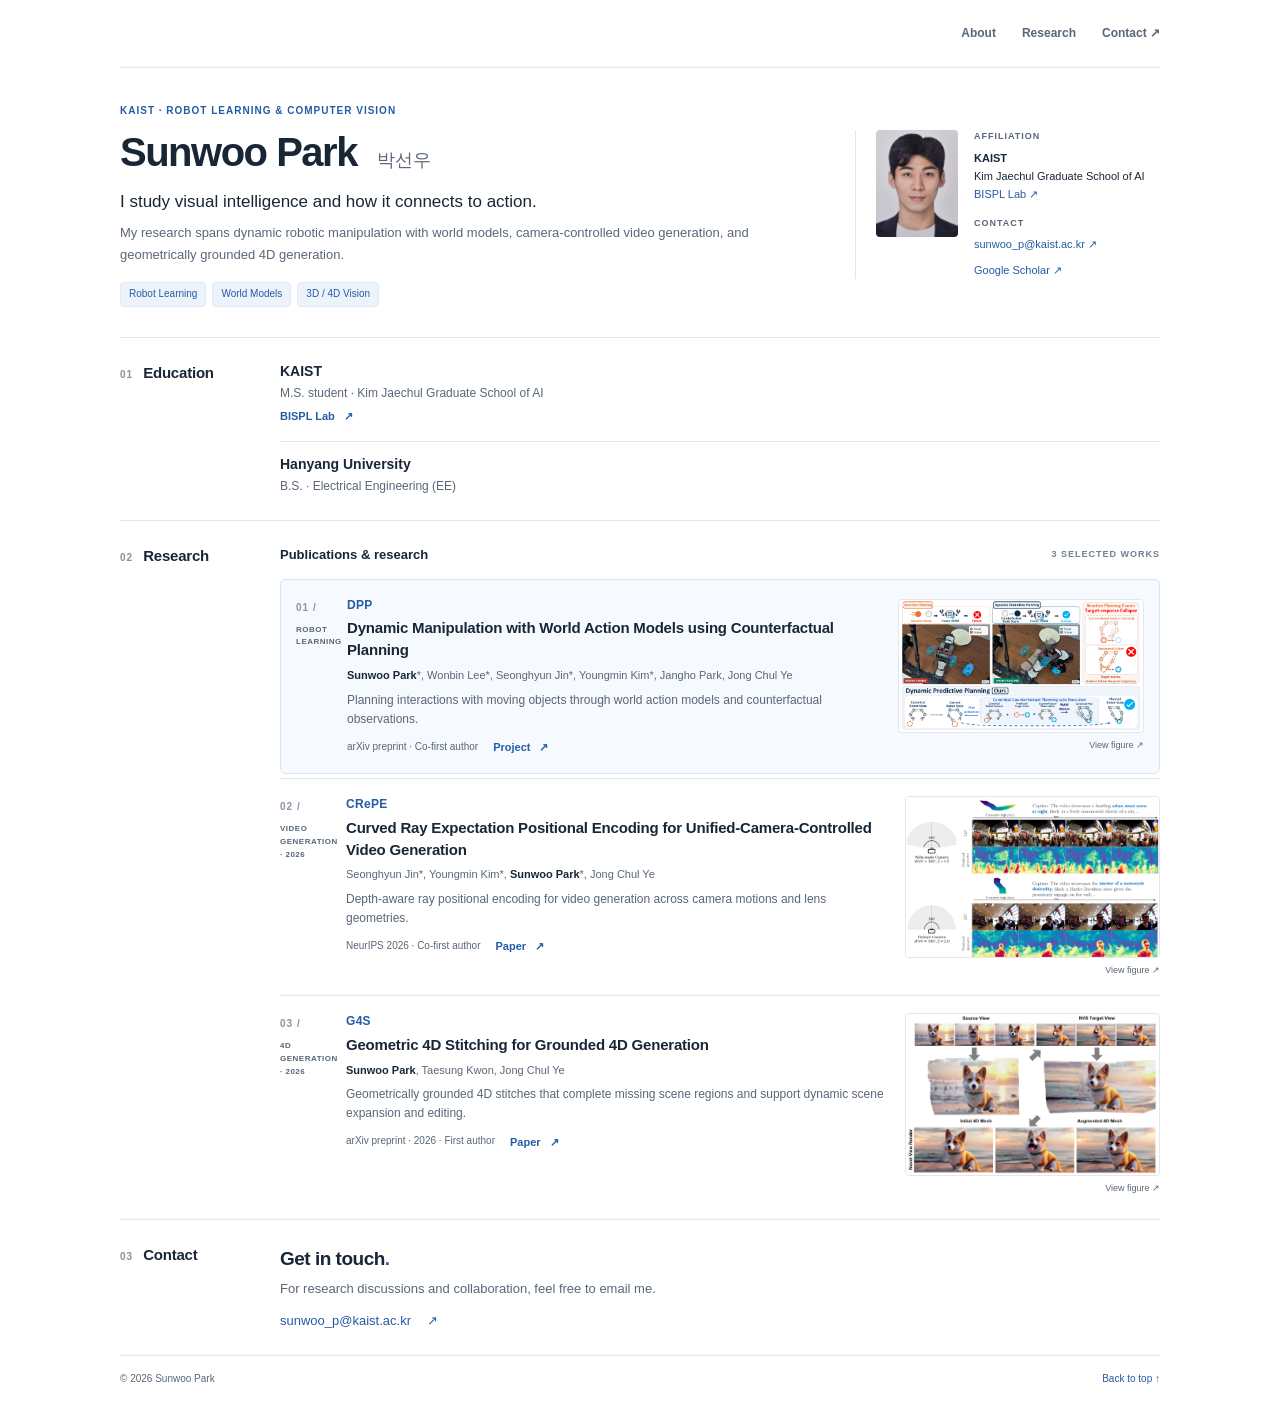
==== index.html @ 21aaa9bf "Create Sunwoo Park personal CV website" ====
<!doctype html>
<html lang="en">
<head>
  <meta charset="utf-8">
  <meta name="viewport" content="width=device-width, initial-scale=1">
  <meta name="description" content="Sunwoo Park at KAIST. Research in robot learning, world models, and 3D/4D vision. DPP, CRePE, and G4S.">
  <meta name="theme-color" content="#ffffff">
  <title>Sunwoo Park | KAIST</title>
  <link rel="stylesheet" href="style.css">
</head>
<body>
  <a class="skip" href="#main">Skip to content</a>
  <div class="page">
    <header class="header">
      <nav aria-label="Main navigation">
        <a href="#about">About</a>
        <a href="#research">Research</a>
        <a href="#contact">Contact <span aria-hidden="true">↗</span></a>
      </nav>
    </header>

    <main id="main">
      <section class="profile" id="about" aria-labelledby="name">
        <div class="profile-main" id="top">
          <p class="eyebrow">KAIST · ROBOT LEARNING &amp; COMPUTER VISION</p>
          <h1 id="name">Sunwoo Park <span class="native-name" lang="ko">박선우</span></h1>
          <p class="intro">I study visual intelligence and how it connects to action.</p>
          <p class="body-copy">My research spans dynamic robotic manipulation with world models, camera-controlled video generation, and geometrically grounded 4D generation.</p>
          <ul class="interests" aria-label="Research interests">
            <li>Robot Learning</li><li>World Models</li><li>3D / 4D Vision</li>
          </ul>
        </div>
        <aside class="profile-aside" aria-label="Portrait, affiliation and contact">
          <a class="portrait-link" href="https://scholar.google.com/citations?user=B1oel0kAAAAJ" aria-label="Sunwoo Park on Google Scholar">
            <img class="portrait" src="assets/sunwoo-park.jpg" alt="Sunwoo Park" width="196" height="256">
          </a>
          <div class="profile-details">
          <p class="detail-label">AFFILIATION</p>
          <p><strong>KAIST</strong><br>Kim Jaechul Graduate School of AI<br><a href="https://bispl-website.github.io/">BISPL Lab ↗</a></p>
          <p class="detail-label">CONTACT</p>
          <a href="mailto:sunwoo_p@kaist.ac.kr">sunwoo_p@kaist.ac.kr ↗</a>
          <a class="scholar-link" href="https://scholar.google.com/citations?user=B1oel0kAAAAJ">Google Scholar ↗</a>
          </div>
        </aside>
      </section>

      <section class="section education" id="education" aria-labelledby="education-title">
        <div class="section-label"><span class="index">01</span><h2 id="education-title">Education</h2></div>
        <div class="section-body">
          <div class="education-entry">
            <h3>KAIST</h3>
            <p>M.S. student · Kim Jaechul Graduate School of AI</p>
            <a class="text-link" href="https://bispl-website.github.io/">BISPL Lab <span aria-hidden="true">↗</span></a>
          </div>
          <div class="education-entry">
            <h3>Hanyang University</h3>
            <p>B.S. · Electrical Engineering (EE)</p>
          </div>
        </div>
      </section>

      <section class="section research" id="research" aria-labelledby="research-title">
        <div class="section-label"><span class="index">02</span><h2 id="research-title">Research</h2></div>
        <div class="section-body">
          <p class="section-caption">Publications &amp; research <span>3 SELECTED WORKS</span></p>
          <article class="project featured" aria-labelledby="dpp-title">
            <div class="project-top"><span class="project-number">01 /</span><span class="project-category">ROBOT LEARNING</span></div>
            <h3 id="dpp-title">DPP</h3>
            <p class="project-subtitle" lang="en">Dynamic Manipulation with World Action Models using Counterfactual Planning</p>
            <p class="authors"> <strong>Sunwoo Park</strong>*, Wonbin Lee*, Seonghyun Jin*, Youngmin Kim*, Jangho Park, Jong Chul Ye</p>
            <p class="project-description">Planning interactions with moving objects through world action models and counterfactual observations.</p>
            <div class="project-footer"><span class="contribution">arXiv preprint · Co-first author</span><a class="text-link" href="https://methoder00.github.io/DPP/">Project <span aria-hidden="true">↗</span></a></div>
            <a class="project-figure" href="assets/dpp-figure.jpg" target="_blank" rel="noopener" aria-label="Open DPP main figure at full size (new tab)">
              <img src="assets/dpp-figure.jpg" alt="Reactive and predictive robot planning compared with the DPP pipeline." width="3200" height="1734" loading="lazy">
              <span>View figure ↗</span>
            </a>
          </article>
          <article class="project publication" aria-labelledby="crepe-title">
            <div class="project-top"><span class="project-number">02 /</span><span class="project-category">VIDEO GENERATION · 2026</span></div>
            <h3 id="crepe-title">CRePE</h3>
            <p class="project-subtitle" lang="en">Curved Ray Expectation Positional Encoding for Unified-Camera-Controlled Video Generation</p>
            <p class="authors" lang="en">Seonghyun Jin*, Youngmin Kim*, <strong>Sunwoo Park</strong>*, Jong Chul Ye</p>
            <p class="project-description">Depth-aware ray positional encoding for video generation across camera motions and lens geometries.</p>
            <div class="project-footer"><span class="contribution">NeurIPS 2026 · Co-first author</span><a class="text-link" href="https://arxiv.org/abs/2605.12938" aria-label="Read CRePE on arXiv">Paper <span aria-hidden="true">↗</span></a></div>
            <a class="project-figure" href="assets/crepe-figure.png" target="_blank" rel="noopener" aria-label="Open CRePE main figure at full size (new tab)">
              <img src="assets/crepe-figure.png" alt="Wide-angle and fisheye video generation with predicted geometry." width="1279" height="809" loading="lazy">
              <span>View figure ↗</span>
            </a>
          </article>
          <article class="project publication" aria-labelledby="g4s-title">
            <div class="project-top"><span class="project-number">03 /</span><span class="project-category">4D GENERATION · 2026</span></div>
            <h3 id="g4s-title">G4S</h3>
            <p class="project-subtitle" lang="en">Geometric 4D Stitching for Grounded 4D Generation</p>
            <p class="authors" lang="en"><strong>Sunwoo Park</strong>, Taesung Kwon, Jong Chul Ye</p>
            <p class="project-description">Geometrically grounded 4D stitches that complete missing scene regions and support dynamic scene expansion and editing.</p>
            <div class="project-footer"><span class="contribution">arXiv preprint · 2026 · First author</span><a class="text-link" href="https://arxiv.org/abs/2605.09984" aria-label="Read G4S on arXiv">Paper <span aria-hidden="true">↗</span></a></div>
            <a class="project-figure" href="assets/g4s-figure.jpg" target="_blank" rel="noopener" aria-label="Open G4S main figure at full size (new tab)">
              <img src="assets/g4s-figure.jpg" alt="Geometric 4D stitching from source views to an augmented mesh and novel views." width="4656" height="2962" loading="lazy">
              <span>View figure ↗</span>
            </a>
          </article>
        </div>
      </section>

      <section class="section contact" id="contact" aria-labelledby="contact-title">
        <div class="section-label"><span class="index">03</span><h2 id="contact-title">Contact</h2></div>
        <div class="section-body">
          <p class="contact-heading">Get in touch<span class="dot">.</span></p>
          <p class="body-copy">For research discussions and collaboration, feel free to email me.</p>
          <a class="email" href="mailto:sunwoo_p@kaist.ac.kr">sunwoo_p@kaist.ac.kr <span aria-hidden="true">↗</span></a>
        </div>
      </section>
    </main>
    <footer><span>© 2026 Sunwoo Park</span><a href="#top">Back to top <span aria-hidden="true">↑</span></a></footer>
  </div>
</body>
</html>
---- style.css ----
:root{--ink:#182636;--muted:#596777;--accent:#245ca5;--line:#e1e7ed;--sans:Arial,"Noto Sans KR",sans-serif}
*{box-sizing:border-box}
html{scroll-behavior:smooth;scroll-padding-top:24px}
body{margin:0;background:#fff;color:var(--ink);font:14px/1.65 var(--sans);-webkit-font-smoothing:antialiased}
a{color:var(--accent);text-decoration:none}
a:hover{text-decoration:underline}
a:focus-visible{outline:2px solid var(--accent);outline-offset:4px}
.page{width:min(1040px,calc(100% - 64px));margin:auto}
.skip{position:fixed;top:-80px;left:20px;background:var(--ink);color:white;padding:8px 14px;z-index:10}.skip:focus{top:12px}
.header{height:68px;display:flex;align-items:center;justify-content:flex-end;border-bottom:1px solid var(--line)}
.dot{color:var(--accent)}
nav{display:flex;gap:26px;font-size:12px;font-weight:600}nav a{padding:10px 0;color:var(--muted)}
.profile{display:grid;grid-template-columns:minmax(0,1fr) 305px;gap:30px;padding:35px 0 30px;align-items:center}
.eyebrow,.detail-label,.index,.project-number,.project-category,.section-caption span{font:10px/1.5 var(--sans);letter-spacing:1px;font-weight:600}
.eyebrow{color:var(--accent);margin:0 0 10px}
h1{font-size:40px;letter-spacing:-1.5px;line-height:1.2;margin:0 0 13px;font-weight:700}
.native-name{font-size:18px;color:var(--muted);font-weight:400;letter-spacing:0;margin-left:10px;white-space:nowrap}
.intro{font-size:17px;margin:0 0 7px;line-height:1.5}
.body-copy{color:var(--muted);margin:0;line-height:1.75;font-size:13px}
.interests{display:flex;flex-wrap:wrap;gap:6px;list-style:none;padding:0;margin:15px 0 0}
.interests li{font-size:10px;color:var(--accent);background:#edf3fa;border:1px solid #e0e9f5;border-radius:4px;padding:3px 8px}
.profile-aside{display:flex;align-items:flex-start;gap:16px;border-left:1px solid var(--line);padding-left:20px}.portrait-link{flex:0 0 82px}.portrait{display:block;width:82px;height:auto;border-radius:4px}.profile-details{min-width:0;font-size:11px}.scholar-link{display:block;margin-top:8px}.profile-details p{margin:5px 0 14px}.profile-details .detail-label{color:var(--muted);font-size:9px;margin:0 0 4px}.profile-details a{overflow-wrap:anywhere}
.section{display:grid;grid-template-columns:135px minmax(0,1fr);gap:25px;border-top:1px solid var(--line);padding:23px 0}
.section-label{display:flex;align-items:baseline;gap:10px}.index{font-size:10px;color:#8794a2}
h2{font-size:15px;letter-spacing:-.2px;font-weight:600;margin:0}
.education-entry + .education-entry{margin-top:14px;padding-top:12px;border-top:1px solid var(--line)}
.education-entry h3{font-size:14px;line-height:1.5;margin:0 0 2px;font-weight:600}
.education-entry p{font-size:12px;color:var(--muted);margin:0}
.education-entry .text-link{margin-top:4px}
.section-caption{display:flex;justify-content:space-between;align-items:center;font-size:13px;font-weight:600;margin:0 0 13px}.section-caption span{color:#718094;font-size:9px}
.project{display:grid;grid-template-columns:50px minmax(0,1fr) 29%;column-gap:16px;border-top:1px solid var(--line);padding:17px 0}
.project-top{grid-column:1;grid-row:1 / span 5;display:flex;flex-direction:column;gap:9px;padding-top:3px}.project-number{color:#8694a4;font-size:10px}.project-category{font-size:8px;line-height:1.6;letter-spacing:.5px;color:var(--muted)}
.project h3{grid-column:2;font-size:12px;letter-spacing:.3px;line-height:1.4;color:var(--accent);font-weight:700;margin:0 0 4px}
.project-subtitle{grid-column:2;font-size:15px;line-height:1.45;font-weight:600;letter-spacing:-.2px;margin:0 0 6px}
.authors{grid-column:2;font-size:11px;line-height:1.6;color:var(--muted);margin:0 0 6px}.authors strong{color:var(--ink);font-weight:600}
.project-description{grid-column:2;font-size:12px;line-height:1.6;color:var(--muted);margin:0}
.project-footer{grid-column:2;display:flex;align-items:center;gap:15px;margin-top:9px;font-size:10px}.contribution{color:var(--muted)}
.text-link{display:inline-flex;align-items:center;gap:9px;font-size:11px;font-weight:600}
.featured{border:1px solid #dbe5f1;background:#f6f9fd;border-radius:5px;padding:17px 15px;margin:0 0 4px;grid-template-columns:35px minmax(0,1fr) 29%}
.project-figure{grid-column:3;grid-row:1 / span 6;align-self:center;display:block;min-width:0;color:var(--muted)}
.project-figure img{display:block;width:100%;height:auto;border:1px solid var(--line);border-radius:4px;background:white}
.project-figure span{display:block;margin-top:5px;font-size:9px;text-align:right}
.project-figure:hover img{border-color:var(--accent)}
.publication:last-child{padding-bottom:0}
.contact-heading{font-size:19px;letter-spacing:-.5px;margin:0 0 4px;font-weight:600}
.email{display:inline-flex;align-items:center;gap:16px;font-size:13px;margin-top:9px}
footer{display:flex;justify-content:space-between;border-top:1px solid var(--line);font-size:10px;color:var(--muted);padding:15px 0 22px}
@media(max-width:700px){.page{width:calc(100% - 36px)}.header{height:58px}nav{gap:19px}.profile{grid-template-columns:1fr;gap:18px;padding:25px 0}.profile-aside{border-left:0;border-top:1px solid var(--line);padding:16px 0 0;gap:18px;align-items:center}.profile-details p{margin:3px 0 9px}.profile-details a{font-size:11px}.portrait-link{flex-basis:86px}.portrait{width:86px}.eyebrow{font-size:8px}h1{font-size:33px}.native-name{font-size:16px}.intro{font-size:15px}.section{grid-template-columns:1fr;gap:12px;padding:20px 0}.section-caption{margin-bottom:10px;font-size:12px}.project{grid-template-columns:43px minmax(0,1fr);column-gap:12px}.featured{grid-template-columns:32px minmax(0,1fr);padding:14px 11px}.project-top{grid-column:1 / -1;grid-row:auto;flex-direction:row;justify-content:space-between;margin-bottom:8px;padding:0}.project>h3,.project-subtitle,.authors,.project-description,.project-footer{grid-column:1 / -1}.project-category{font-size:8px;letter-spacing:.3px}.project-subtitle{font-size:14px}.project-description{font-size:11px}.authors{font-size:10px}.contact .body-copy{font-size:12px}.project-figure{grid-column:1 / -1;grid-row:auto;margin-top:14px;width:100%;max-width:380px;justify-self:center}}
@media(prefers-reduced-motion:reduce){html{scroll-behavior:auto}}
@media print{.page{width:100%}.header,footer{display:none}.profile{padding-top:0}.project{break-inside:avoid}.section{padding:16px 0}a{color:var(--ink)}}
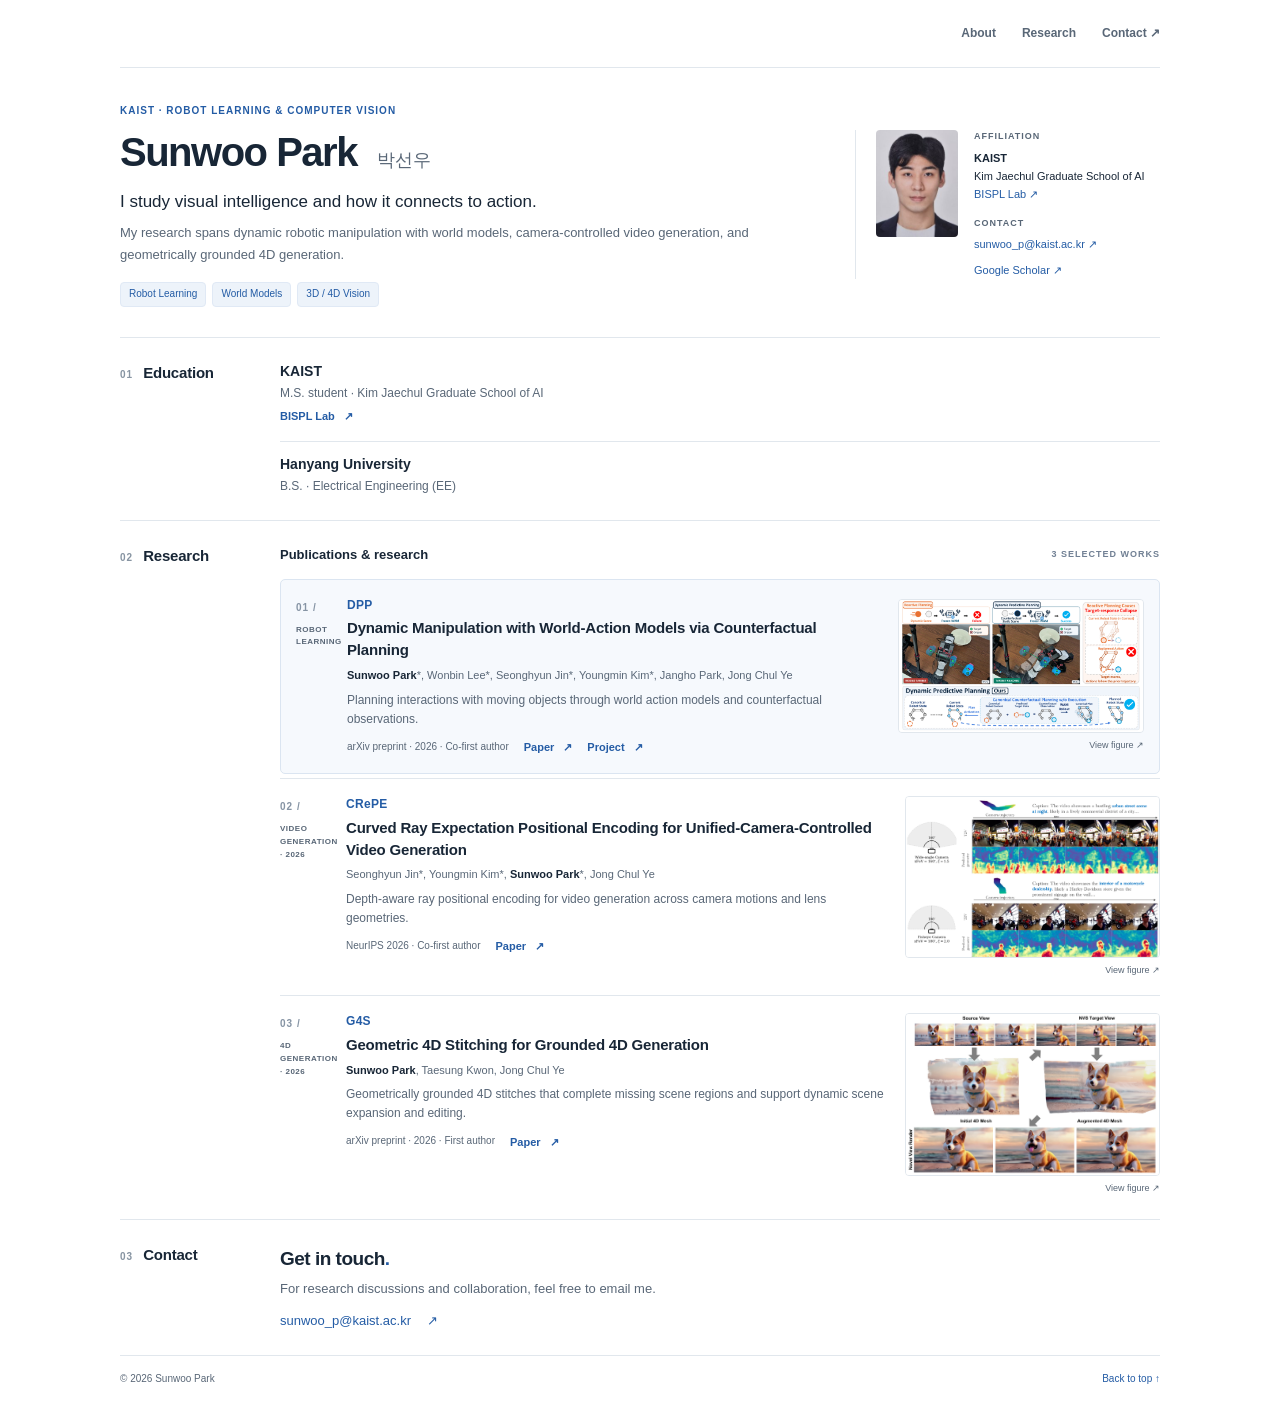
==== commit 88ba06d7: "Link published DPP arXiv preprint and update title" ====
--- a/index.html
+++ b/index.html
@@ -66,10 +66,10 @@
           <article class="project featured" aria-labelledby="dpp-title">
             <div class="project-top"><span class="project-number">01 /</span><span class="project-category">ROBOT LEARNING</span></div>
             <h3 id="dpp-title">DPP</h3>
-            <p class="project-subtitle" lang="en">Dynamic Manipulation with World Action Models using Counterfactual Planning</p>
+            <p class="project-subtitle" lang="en">Dynamic Manipulation with World-Action Models via Counterfactual Planning</p>
             <p class="authors"> <strong>Sunwoo Park</strong>*, Wonbin Lee*, Seonghyun Jin*, Youngmin Kim*, Jangho Park, Jong Chul Ye</p>
             <p class="project-description">Planning interactions with moving objects through world action models and counterfactual observations.</p>
-            <div class="project-footer"><span class="contribution">arXiv preprint · Co-first author</span><a class="text-link" href="https://methoder00.github.io/DPP/">Project <span aria-hidden="true">↗</span></a></div>
+            <div class="project-footer"><span class="contribution">arXiv preprint · 2026 · Co-first author</span><a class="text-link" href="https://arxiv.org/abs/2609.33172" aria-label="Read DPP on arXiv">Paper <span aria-hidden="true">↗</span></a><a class="text-link" href="https://methoder00.github.io/DPP/">Project <span aria-hidden="true">↗</span></a></div>
             <a class="project-figure" href="assets/dpp-figure.jpg" target="_blank" rel="noopener" aria-label="Open DPP main figure at full size (new tab)">
               <img src="assets/dpp-figure.jpg" alt="Reactive and predictive robot planning compared with the DPP pipeline." width="3200" height="1734" loading="lazy">
               <span>View figure ↗</span>
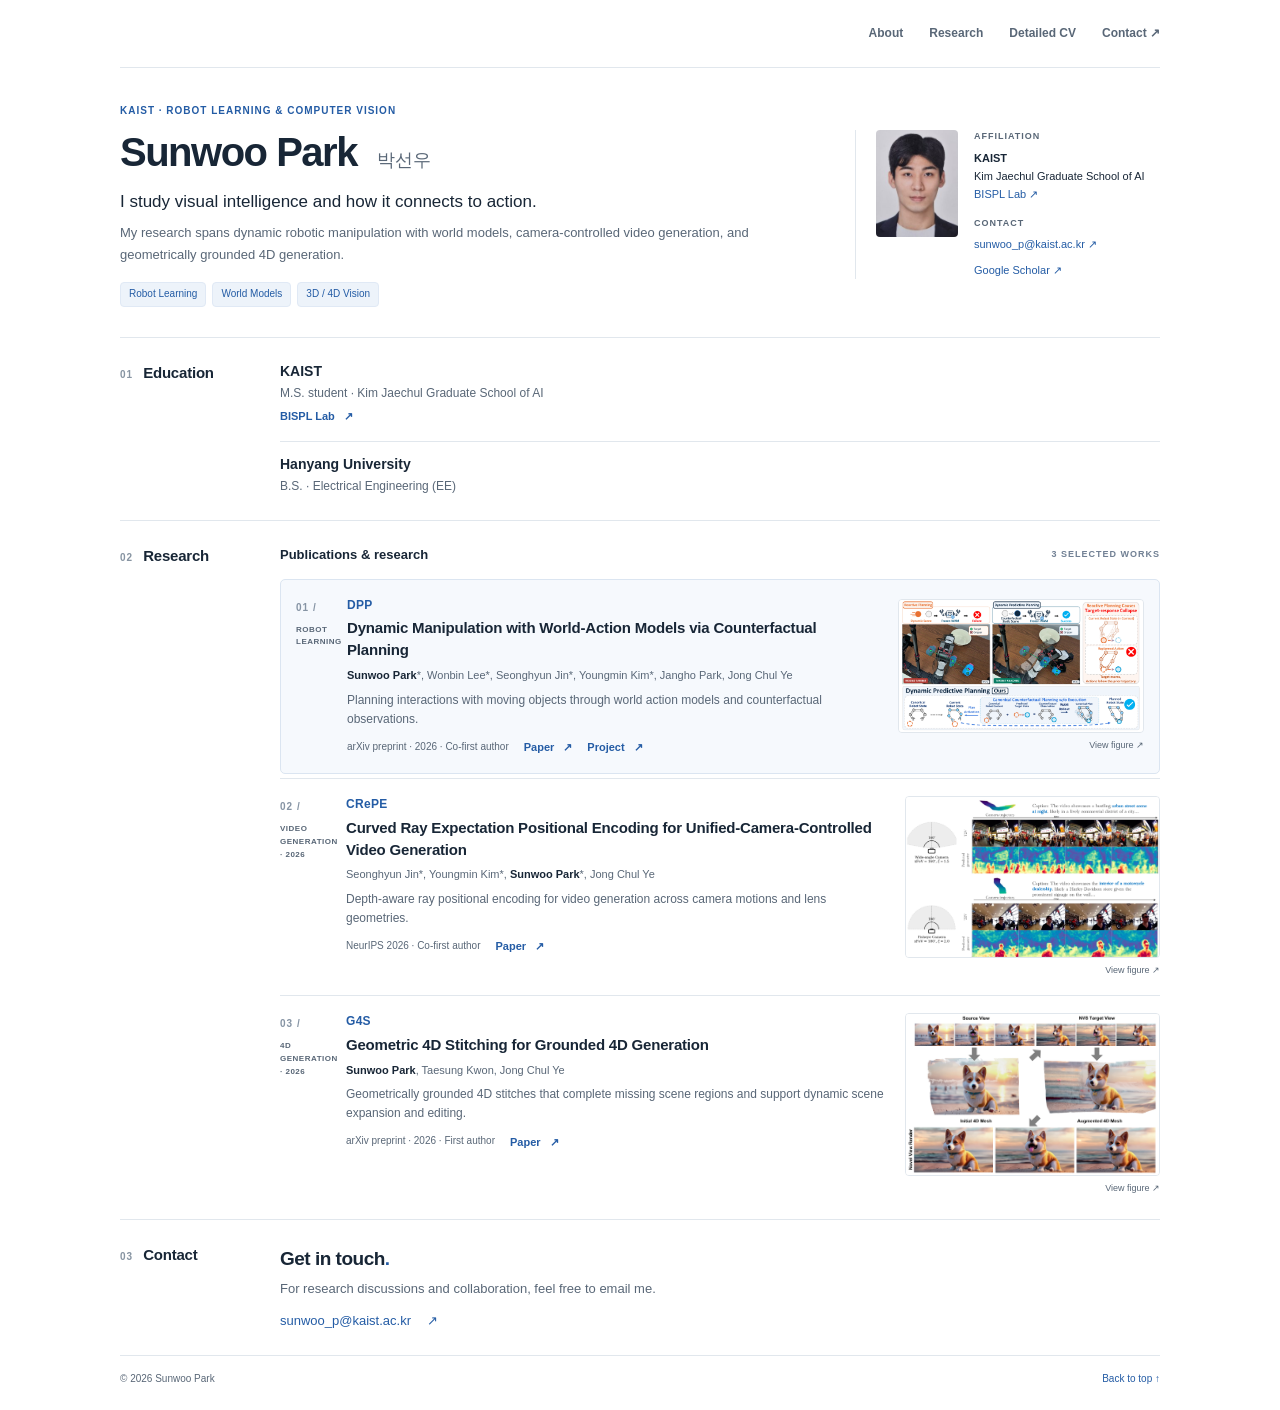
==== commit 3ee28ef2: "Add detailed research CV for internship applications" ====
--- a/index.html
+++ b/index.html
@@ -15,6 +15,7 @@
       <nav aria-label="Main navigation">
         <a href="#about">About</a>
         <a href="#research">Research</a>
+        <a href="internship.html">Detailed CV</a>
         <a href="#contact">Contact <span aria-hidden="true">↗</span></a>
       </nav>
     </header>
--- a/style.css
+++ b/style.css
@@ -34,7 +34,7 @@
 .project-subtitle{grid-column:2;font-size:15px;line-height:1.45;font-weight:600;letter-spacing:-.2px;margin:0 0 6px}
 .authors{grid-column:2;font-size:11px;line-height:1.6;color:var(--muted);margin:0 0 6px}.authors strong{color:var(--ink);font-weight:600}
 .project-description{grid-column:2;font-size:12px;line-height:1.6;color:var(--muted);margin:0}
-.project-footer{grid-column:2;display:flex;align-items:center;gap:15px;margin-top:9px;font-size:10px}.contribution{color:var(--muted)}
+.project-footer{grid-column:2;display:flex;flex-wrap:wrap;align-items:center;gap:15px;margin-top:9px;font-size:10px}.contribution{color:var(--muted)}
 .text-link{display:inline-flex;align-items:center;gap:9px;font-size:11px;font-weight:600}
 .featured{border:1px solid #dbe5f1;background:#f6f9fd;border-radius:5px;padding:17px 15px;margin:0 0 4px;grid-template-columns:35px minmax(0,1fr) 29%}
 .project-figure{grid-column:3;grid-row:1 / span 6;align-self:center;display:block;min-width:0;color:var(--muted)}
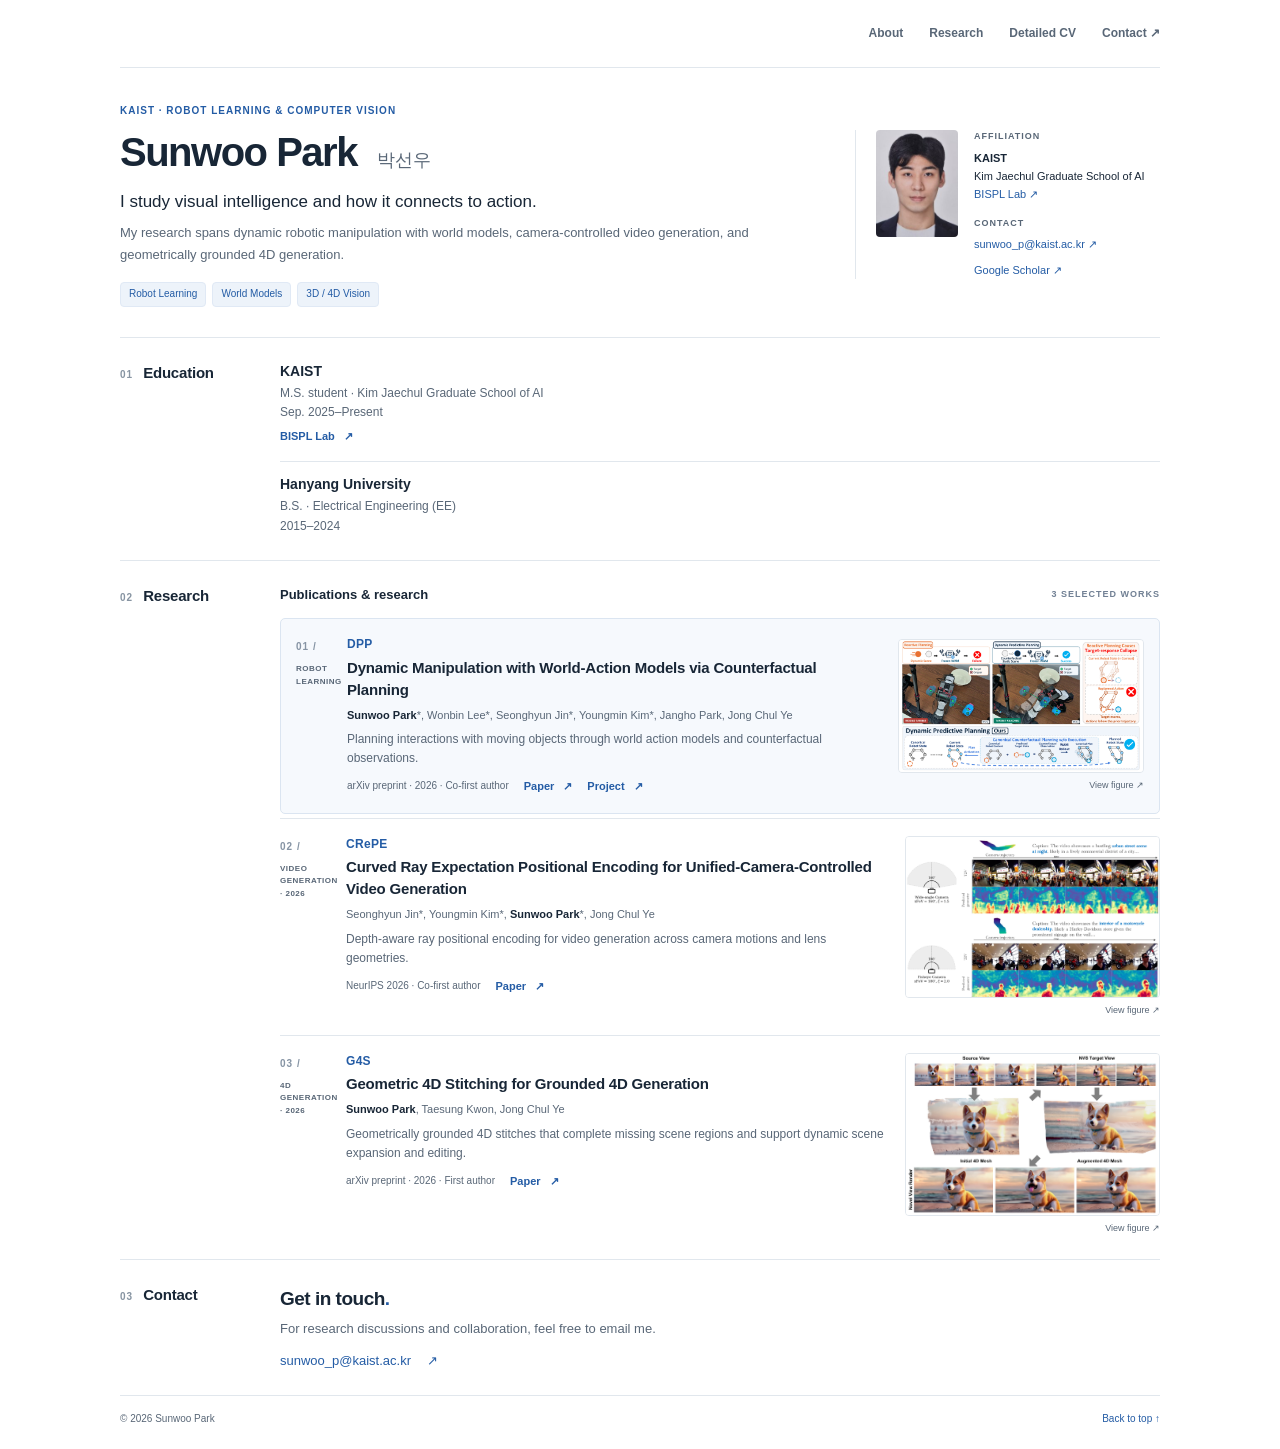
==== commit be42a24d: "Add confirmed education dates to CV pages" ====
--- a/index.html
+++ b/index.html
@@ -50,12 +50,12 @@
         <div class="section-body">
           <div class="education-entry">
             <h3>KAIST</h3>
-            <p>M.S. student · Kim Jaechul Graduate School of AI</p>
+            <p>M.S. student · Kim Jaechul Graduate School of AI<br>Sep. 2025–Present</p>
             <a class="text-link" href="https://bispl-website.github.io/">BISPL Lab <span aria-hidden="true">↗</span></a>
           </div>
           <div class="education-entry">
             <h3>Hanyang University</h3>
-            <p>B.S. · Electrical Engineering (EE)</p>
+            <p>B.S. · Electrical Engineering (EE)<br>2015–2024</p>
           </div>
         </div>
       </section>
